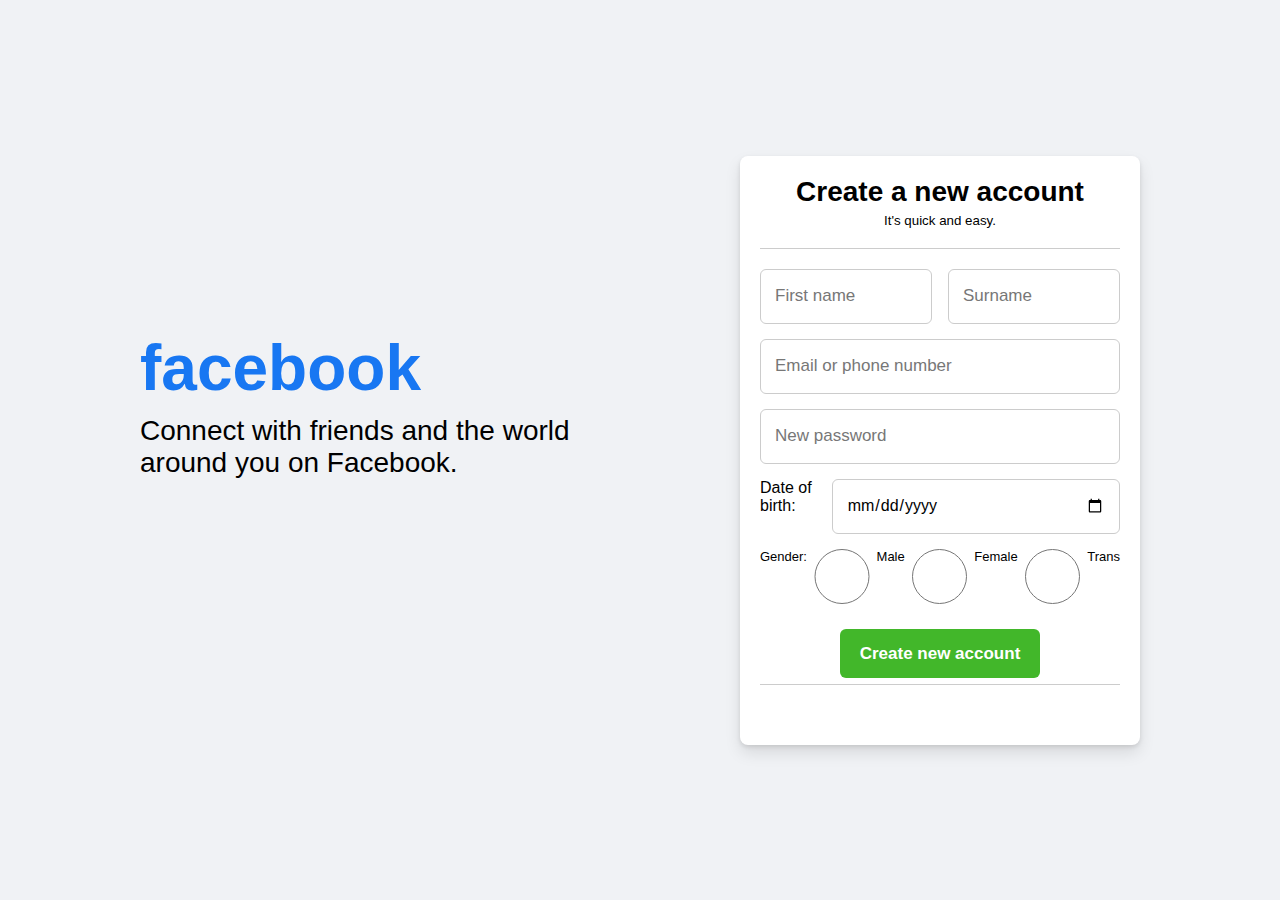
==== createnewuser.html @ 9f71c3b0 "first commit" ====
<!DOCTYPE html>
<html lang="en">
  <head>
    <meta charset="UTF-8" />
    <meta name="viewport" content="width=device-width, initial-scale=1.0" />
    <title>Document</title>
    <link rel="stylesheet" href="./style.css" />
  </head>
  <body>
    <div class="container flex">
      <div class="facebook-page flex">
        <div class="text">
          <h1>facebook</h1>
          <p>Connect with friends and the world</p>
          <p>around you on Facebook.</p>
        </div>
        <form action="#">
          <p class="firstedit">Create a new account</p>
          <small class="centerit">It's quick and easy.</small>
          <hr />
          <div class="secondedit">
            <input type="text" placeholder="First name" required />
            <input type="text" placeholder="Surname" required />
          </div>
          <input type="email" placeholder="Email or phone number" required />
          <input type="password" placeholder="New password" required />
          <div class="fourthedit">
            <label for="date">Date of birth:</label
            ><input type="date" id="date" placeholder="enter your date" />
          </div>
          <div class="thirdedit">
            <label for="gender">Gender:</label>
            <input type="radio" id="male" name="gender" /><label for="male"
              >Male</label
            >
            <input type="radio" id="female" name="gender" /><label for="female"
              >Female</label
            ><input type="radio" id="trans" name="gender" /><label for="trans"
              >Trans</label
            >
          </div>
          <div class="button" type="submit">
            <link /> <a href="#">Create new account</a> <link />
            <hr />
          </div>
        </form>
      </div>
    </div>
  </body>
</html>
---- style.css ----
* {
  margin: 0;
  padding: 0;
  box-sizing: border-box;
  font-family: "Roboto", sans-serif;
}
.flex {
  display: flex;
  align-items: center;
}
.container {
  padding: 0 15px;
  min-height: 100vh;
  justify-content: center;
  background: #f0f2f5;
}
.facebook-page {
  justify-content: space-between;
  max-width: 1000px;
  width: 100%;
}
.facebook-page .text {
  margin-bottom: 90px;
}
.facebook-page h1 {
  color: #1877f2;
  font-size: 4rem;
  margin-bottom: 10px;
}
.facebook-page p {
  font-size: 1.75rem;
  white-space: nowrap;
}
form {
  display: flex;
  flex-direction: column;
  background: #fff;
  border-radius: 8px;
  padding: 20px;
  box-shadow: 0 2px 4px rgba(0, 0, 0, 0.1), 0 8px 16px rgba(0, 0, 0, 0.1);
  max-width: 400px;
  width: 100%;
}
form input {
  height: 55px;
  width: 100%;
  border: 1px solid #ccc;
  border-radius: 6px;
  margin-bottom: 15px;
  font-size: 1rem;
  padding: 0 14px;
}
form input:focus {
  outline: none;
  border-color: #1877f2;
}
::placeholder {
  color: #777;
  font-size: 1.063rem;
}
.link {
  display: flex;
  flex-direction: column;
  text-align: center;
  gap: 15px;
}
.link .login {
  border: none;
  outline: none;
  cursor: pointer;
  background: #1877f2;
  padding: 15px 0;
  border-radius: 6px;
  color: #fff;
  font-size: 1.25rem;
  font-weight: 600;
  transition: 0.2s ease;
}
.link .login:hover {
  background: #0d65d9;
}
form a {
  text-decoration: none;
}
.link .forgot {
  color: #1877f2;
  font-size: 0.875rem;
}
.link .forgot:hover {
  text-decoration: underline;
}
.option2 {
  color: #1877f2;
  font-size: 0.875rem;
  padding-bottom: 7px;
  text-align: center;
}
hr {
  border: none;
  height: 1px;
  background-color: #ccc;
  margin-bottom: 20px;
  margin-top: 20px;
}
.button {
  margin-top: 25px;
  text-align: center;
  margin-bottom: 20px;
}
.button a {
  padding: 15px 20px;
  background: #42b72a;
  border-radius: 6px;
  color: #fff;
  font-size: 1.063rem;
  font-weight: 600;
  transition: 0.2s ease;
}
.button a:hover {
  background: #3ba626;
}
.reset {
  border: none;
  outline: none;
  cursor: pointer;
  background: #1877f2;
  padding: 15px 0;
  border-radius: 6px;
  color: #fff;
  font-size: 1.25rem;
  font-weight: 600;
  transition: 0.2s ease;
}
.reset:hover {
  background: #0d65d9;
}
.firstedit {
  font-weight: bold;
  margin-bottom: 5px;
  text-align: center;
}
.secondedit {
  display: flex;
  gap: 16px;
}
.thirdedit {
  display: flex;
  font-size: small;
}
.fourthedit {
  display: flex;
}
.centerit {
  text-align: center;
}
.margin {
  margin-bottom: 20px;
}
.bold {
  font-weight: bold;
}
@media (max-width: 900px) {
  .facebook-page {
    flex-direction: column;
    text-align: center;
  }
  .facebook-page .text {
    margin-bottom: 30px;
  }
}
@media (max-width: 460px) {
  .facebook-page h1 {
    font-size: 3.5rem;
  }
  .facebook-page p {
    font-size: 1.3rem;
  }
  form {
    padding: 15px;
  }
}
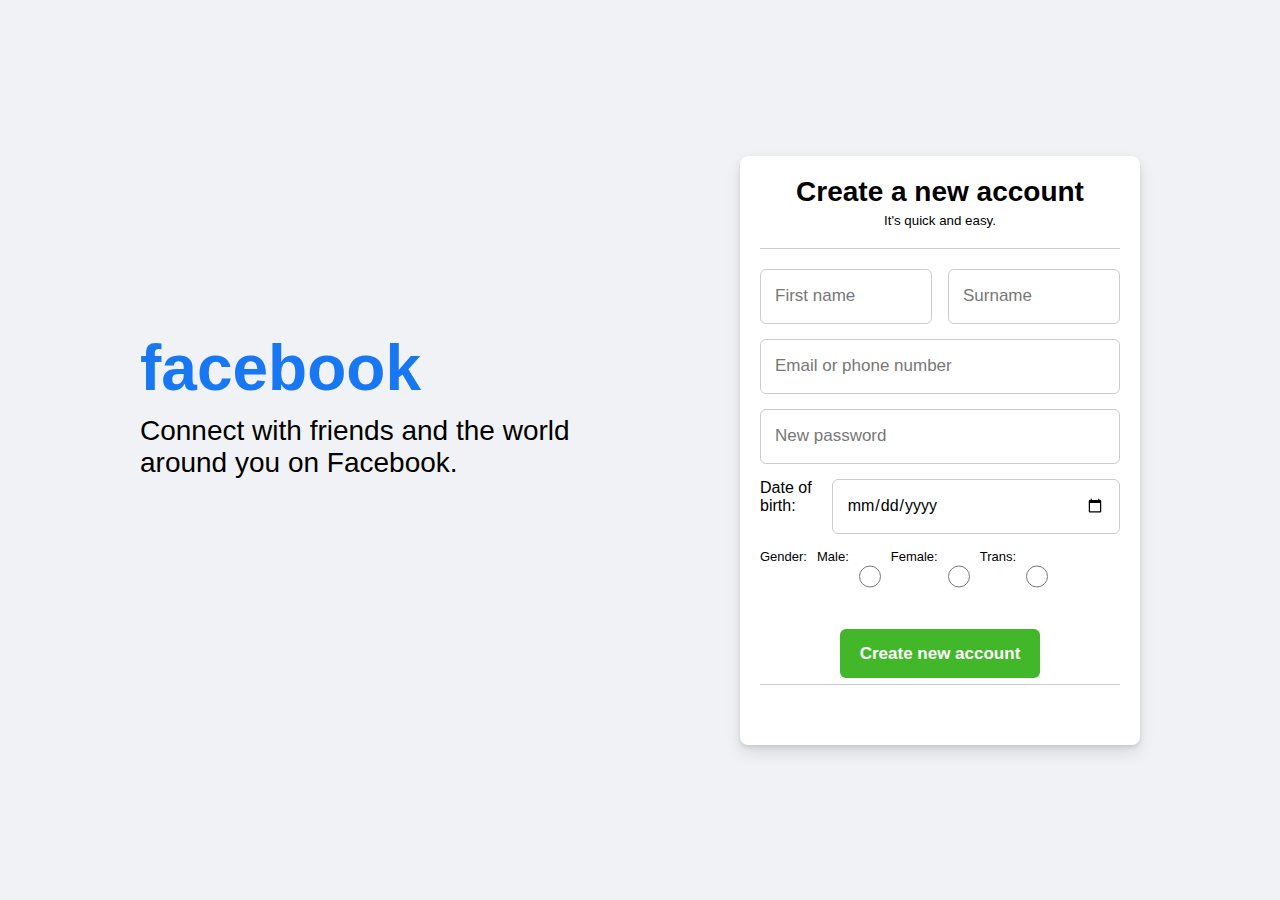
==== commit 9e0a3284: "second commit" ====
--- a/createnewuser.html
+++ b/createnewuser.html
@@ -30,14 +30,12 @@
           </div>
           <div class="thirdedit">
             <label for="gender">Gender:</label>
-            <input type="radio" id="male" name="gender" /><label for="male"
-              >Male</label
-            >
-            <input type="radio" id="female" name="gender" /><label for="female"
-              >Female</label
-            ><input type="radio" id="trans" name="gender" /><label for="trans"
-              >Trans</label
-            >
+            <label for="male">Male:</label>
+            <input type="radio" id="male" name="gender" />
+            <label for="female">Female:</label>
+            <input type="radio" id="female" name="gender" />
+            <label for="trans">Trans:</label>
+            <input type="radio" id="trans" name="gender" />
           </div>
           <div class="button" type="submit">
             <link /> <a href="#">Create new account</a> <link />
--- a/style.css
+++ b/style.css
@@ -146,6 +146,8 @@
 .thirdedit {
   display: flex;
   font-size: small;
+  width: 80% !important;
+  gap: 10px;
 }
 .fourthedit {
   display: flex;
